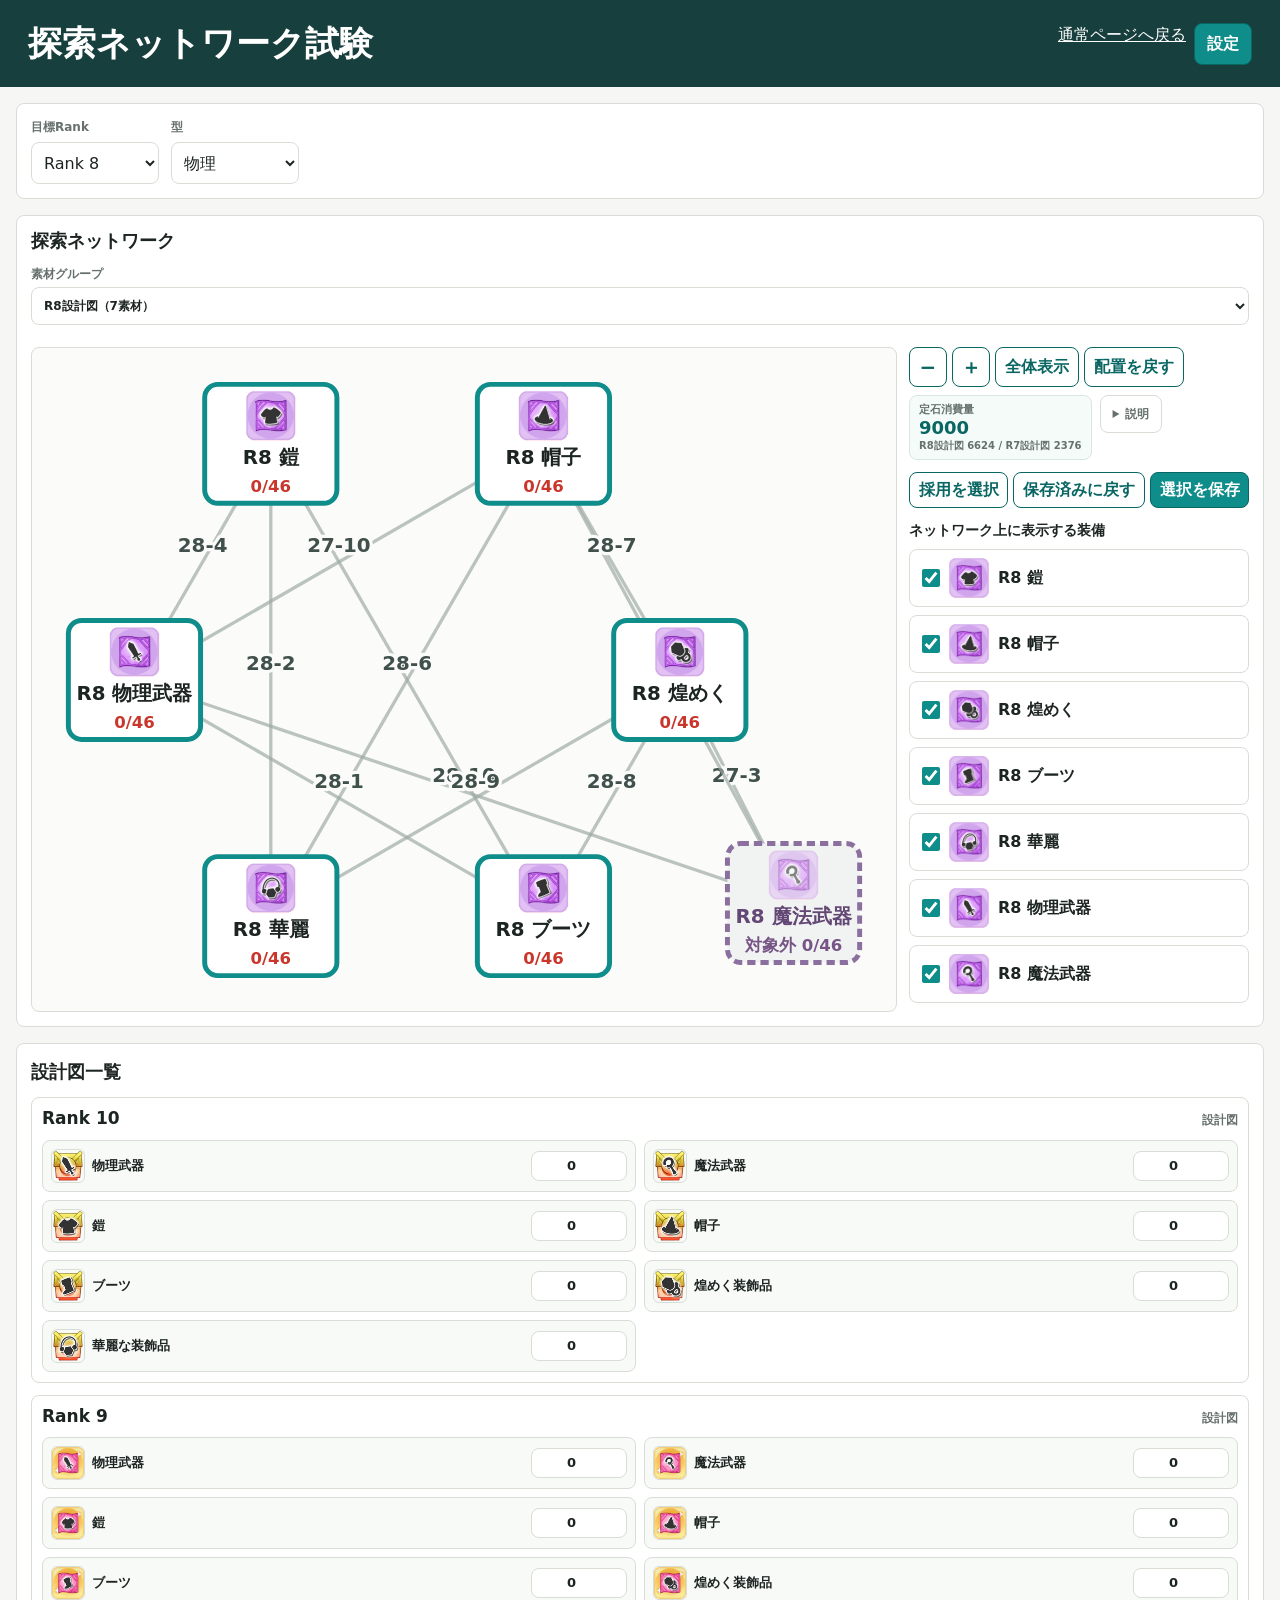
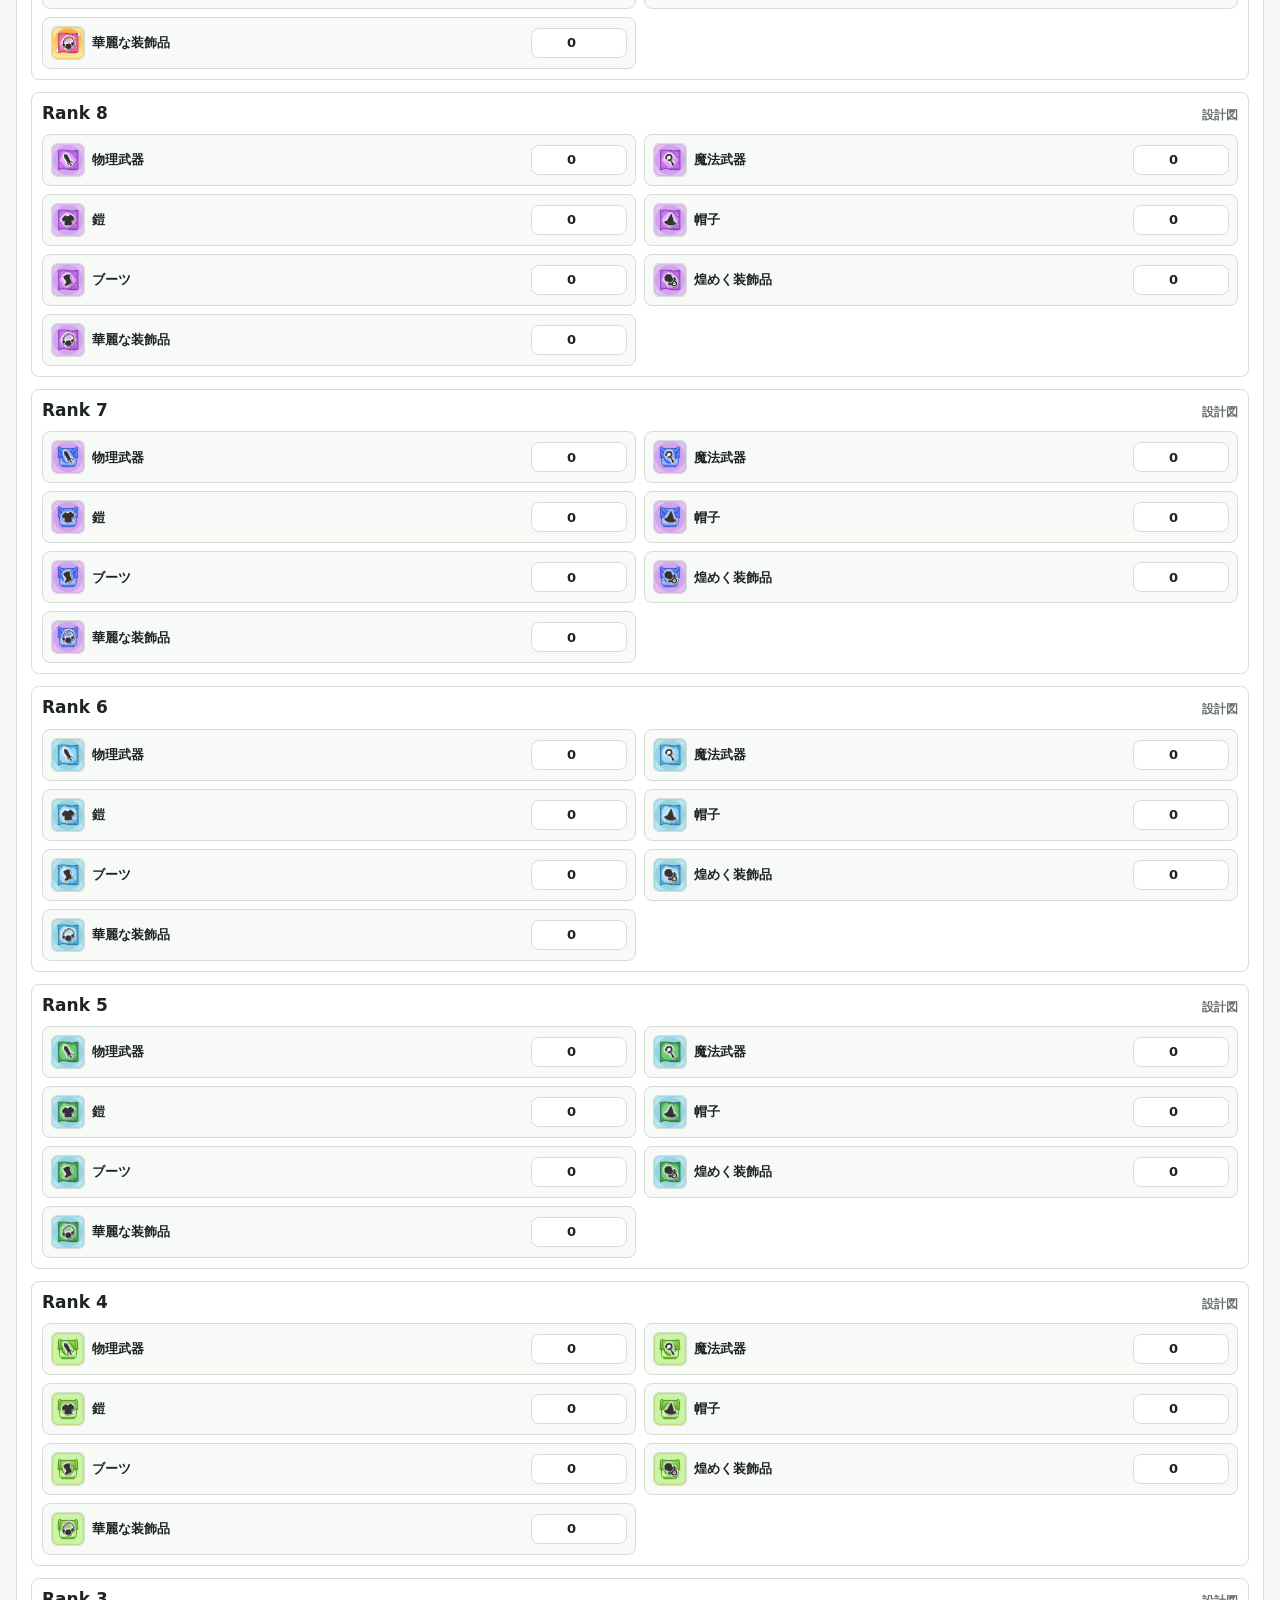
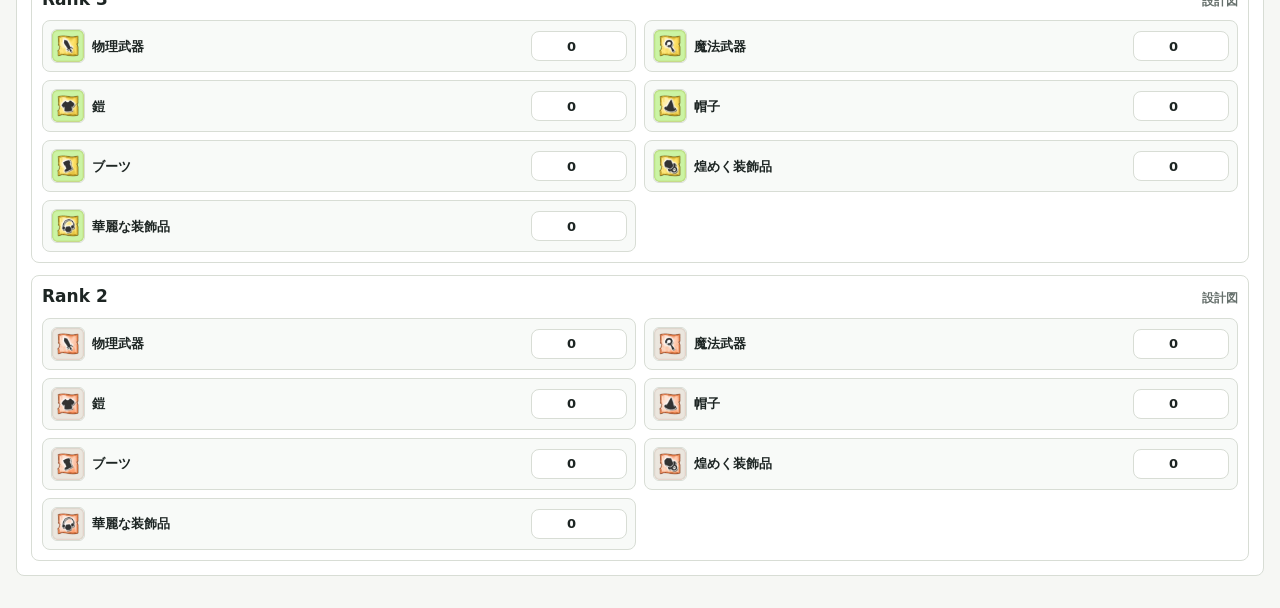
==== network/index.html @ 35afa8aa "Add dedicated network trial page while preserving existing interface" ====
<!doctype html>
<html lang="ja">
<head>
  <meta charset="utf-8">
  <meta name="viewport" content="width=device-width, initial-scale=1">
  <meta name="robots" content="noindex, nofollow">
  <base href="../">
  <title>探索ネットワーク試験 | トリッカル装備周回メモ</title>
  <link rel="stylesheet" href="./styles.css">
  <link rel="stylesheet" href="./network/page.css">
</head>
<body class="network-trial-page">
  <header class="app-header">
    <div>
      <h1>探索ネットワーク試験</h1>
    </div>
    <div class="header-actions">
      <a href="./">通常ページへ戻る</a>
      <button id="settingsButton" type="button">設定</button>
    </div>
  </header>

  <dialog class="settings-dialog" id="settingsDialog">
    <form method="dialog" class="settings-panel">
      <div class="settings-head">
        <h2>設定</h2>
        <button id="settingsCloseButton" type="submit" class="ghost-button">閉じる</button>
      </div>
      <div class="settings-list">
        <div class="field">
          <label for="inputModeSelect">数値入力方式</label>
          <select id="inputModeSelect">
            <option value="direct">直接入力</option>
            <option value="roll">ロール選択</option>
          </select>
        </div>
        <div class="field">
          <label for="autoCalculateSelect">自動計算</label>
          <select id="autoCalculateSelect">
            <option value="on">オン</option>
            <option value="off">オフ</option>
          </select>
        </div>
        <div class="field">
          <label for="networkPlacementSelect">探索ネットワーク表示</label>
          <select id="networkPlacementSelect">
            <option value="summary">サマリータブ</option>
            <option value="standalone">独立表示</option>
          </select>
        </div>
        <button id="exportButton" type="button">エクスポート</button>
        <label class="file-button">
          インポート
          <input id="importInput" type="file" accept="application/json">
        </label>
      </div>
    </form>
  </dialog>

  <main class="layout">
    <section class="band controls-band">
      <div class="field">
        <label for="rankSelect">目標Rank</label>
        <select id="rankSelect"></select>
      </div>
      <div class="field">
        <label for="buildSelect">型</label>
        <select id="buildSelect">
          <option value="physical">物理</option>
          <option value="magic">魔法</option>
        </select>
      </div>
      <button id="consumeEquipmentButton" type="button" class="ghost-button">全装備を装着して消費</button>
    </section>

    <section id="standaloneNetworkDock" class="network-standalone-dock"></section>

    <section class="planner-grid">
      <div class="equipment-panel">
        <h2>設計図一覧</h2>
        <div class="equipment-tabs" role="tablist" aria-label="装備入力表示">
          <button type="button" class="equipment-tab is-active" data-equipment-tab="slots">スロット入力</button>
          <button type="button" class="equipment-tab" data-equipment-tab="inventory">設計図一覧</button>
        </div>
        <div id="equipmentSlotsPanel" class="equipment-tab-panel">
          <div class="equipment-grid" id="equipmentGrid"></div>
        </div>
        <div id="materialInventoryPanel" class="equipment-tab-panel is-hidden">
          <div class="material-inventory" id="materialInventory"></div>
        </div>
      </div>

      <div class="summary-panel">
        <div class="summary-head">
          <h2>サマリー</h2>
          <div class="summary-actions">
            <button id="calculateButton" type="button" class="ghost-button" hidden>計算</button>
          </div>
        </div>
        <div id="tomeSummary" class="tome-summary"></div>
        <div class="summary-tabs" role="tablist" aria-label="サマリー表示">
          <button type="button" class="summary-tab is-active" data-summary-tab="recommendations">おすすめ周回</button>
          <button type="button" class="summary-tab" data-summary-tab="shortages">不足まとめ</button>
          <button type="button" class="summary-tab" data-summary-tab="network">探索ネットワーク</button>
        </div>
        <div id="recommendationsPanel" class="summary-tab-panel">
          <div id="recommendations" class="recommendations"></div>
        </div>
        <div id="shortagesPanel" class="summary-tab-panel is-hidden">
          <div id="shortageSummary" class="shortage-summary"></div>
        </div>
        <div id="networkPanel" class="summary-tab-panel network-panel is-hidden">
          <div class="network-panel-content">
            <div class="network-panel-head">
              <div>
                <h3>探索ネットワーク</h3>
              </div>
            </div>
            <div class="network-toolbar">
              <label>
                <span>素材グループ</span>
                <select id="networkGroupSelect"></select>
              </label>
            </div>
            <div class="network-workspace">
              <div id="networkGraph" class="network-graph"></div>
              <div class="network-side-tools">
                <div class="network-view-actions" aria-label="ネットワーク表示操作">
                  <button id="networkZoomOutButton" type="button" class="ghost-button" aria-label="縮小" title="縮小">−</button>
                  <button id="networkZoomInButton" type="button" class="ghost-button" aria-label="拡大" title="拡大">＋</button>
                  <button id="networkResetViewButton" type="button" class="ghost-button">全体表示</button>
                  <button id="networkResetLayoutButton" type="button" class="ghost-button">配置を戻す</button>
                </div>
                <div class="network-info-strip">
                  <div id="networkStoneSummary" class="network-stone-summary" aria-live="polite"></div>
                  <details class="network-legend">
                    <summary>説明</summary>
                    <div class="network-legend-body" aria-label="ネットワーク凡例">
                      <span><i class="legend-node is-primary"></i>対象素材</span>
                      <span><i class="legend-node"></i>関連素材</span>
                      <span><i class="legend-node is-off-build"></i>現在の型では対象外</span>
                      <span><i class="legend-line is-selected"></i>採用</span>
                      <span><i class="legend-line is-manual"></i>手動選択</span>
                      <span><i class="legend-line"></i>候補</span>
                      <span><i class="legend-line is-double"></i>同素材2枠</span>
                    </div>
                  </details>
                </div>
              </div>
              <div class="network-selection-actions" aria-label="手動選択操作">
                <button id="networkUseAdoptedButton" type="button" class="ghost-button">採用を選択</button>
                <button id="networkRestoreSelectionButton" type="button" class="ghost-button">保存済みに戻す</button>
                <button id="networkSaveSelectionButton" type="button">選択を保存</button>
              </div>
              <section class="network-materials-panel" aria-label="ネットワーク上に表示する装備">
                <h4>ネットワーク上に表示する装備</h4>
                <div id="networkMaterialsList" class="network-material-options"></div>
              </section>
            </div>
            <div id="networkMaterialEditor" class="network-material-editor" hidden>
              <div class="network-material-editor-head">
                <img id="networkMaterialEditorImage" src="" alt="">
                <div>
                  <strong id="networkMaterialEditorTitle"></strong>
                  <span id="networkMaterialEditorCurrent"></span>
                </div>
              </div>
              <label>
                <span>所持数</span>
                <span id="networkMaterialEditorControl"></span>
              </label>
              <div class="network-material-editor-actions">
                <button id="networkMaterialEditorCancel" type="button" class="ghost-button">キャンセル</button>
                <button id="networkMaterialEditorMax" type="button" class="ghost-button">Max</button>
              </div>
            </div>
          </div>
        </div>
      </div>
    </section>
  </main>

  <script src="./data/equipment-data.js"></script>
  <script src="./app.js"></script>
  <script src="./network/page.js"></script>
</body>
</html>
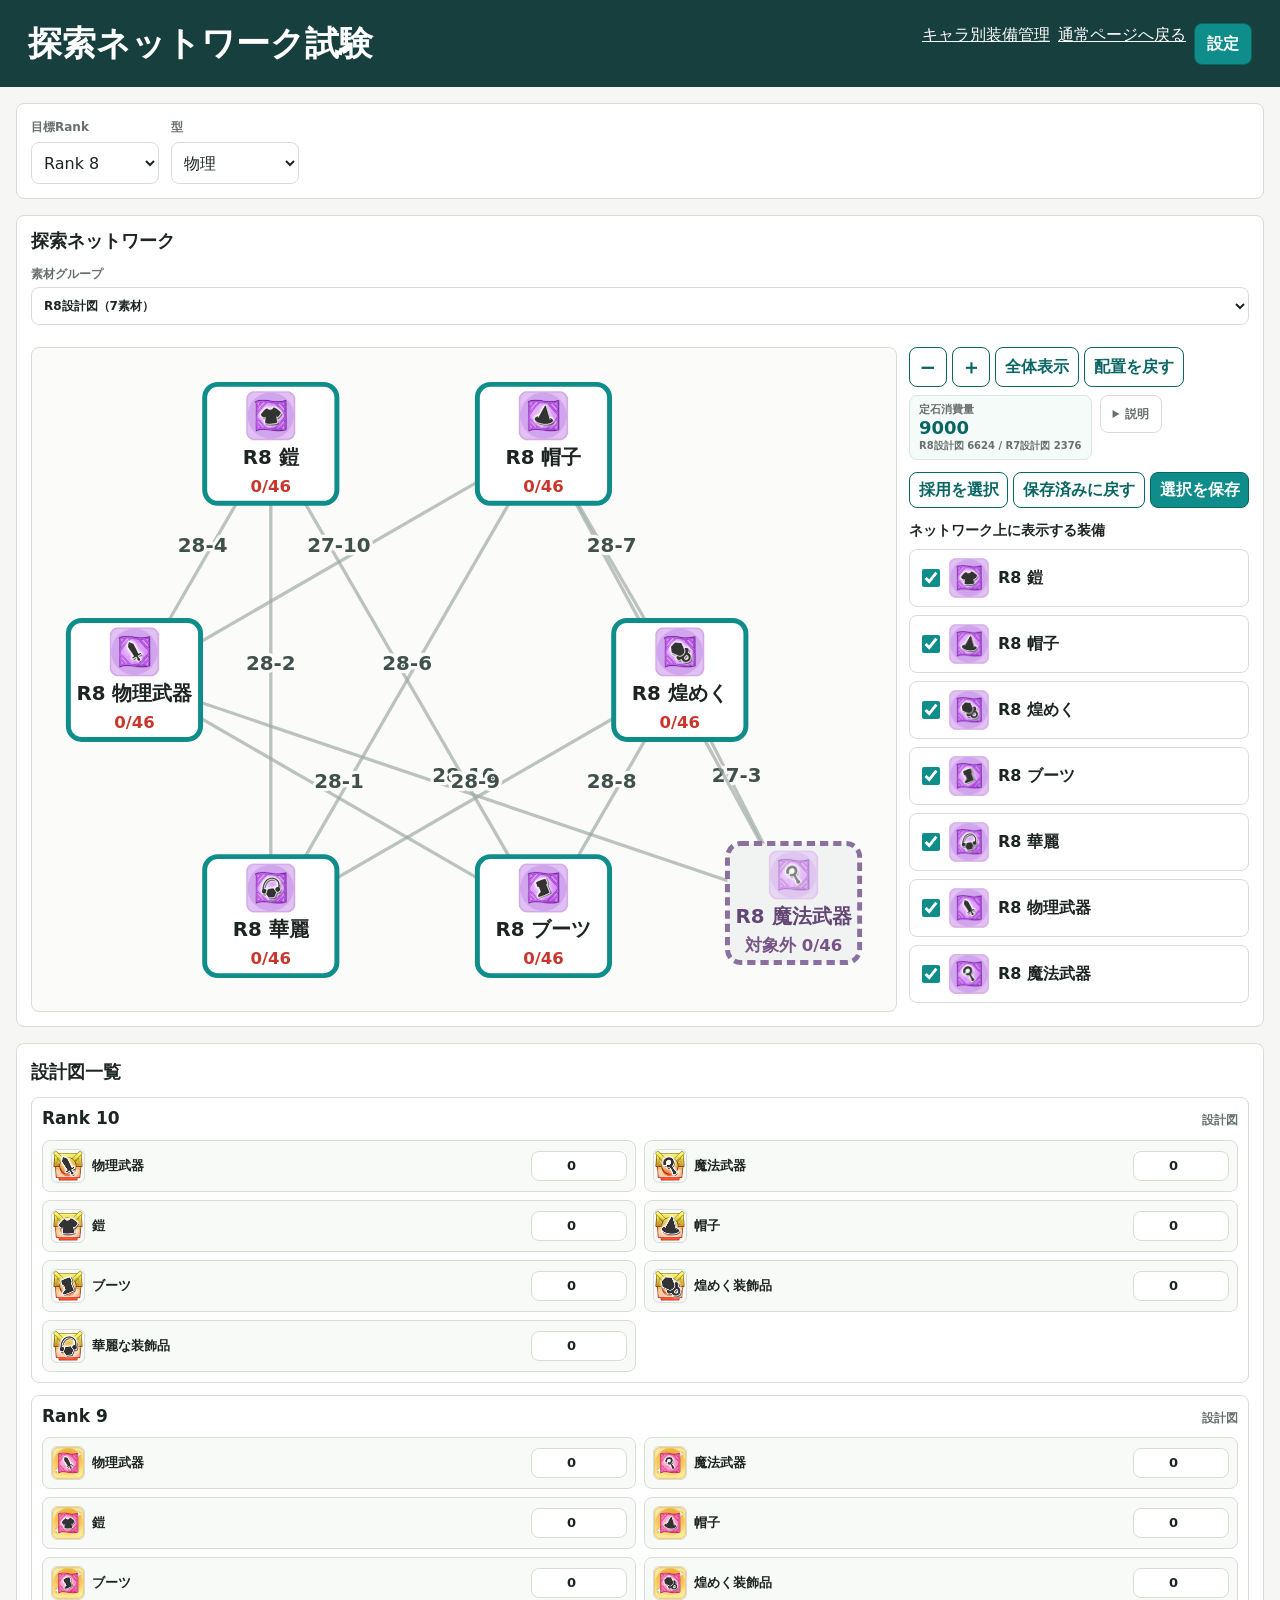
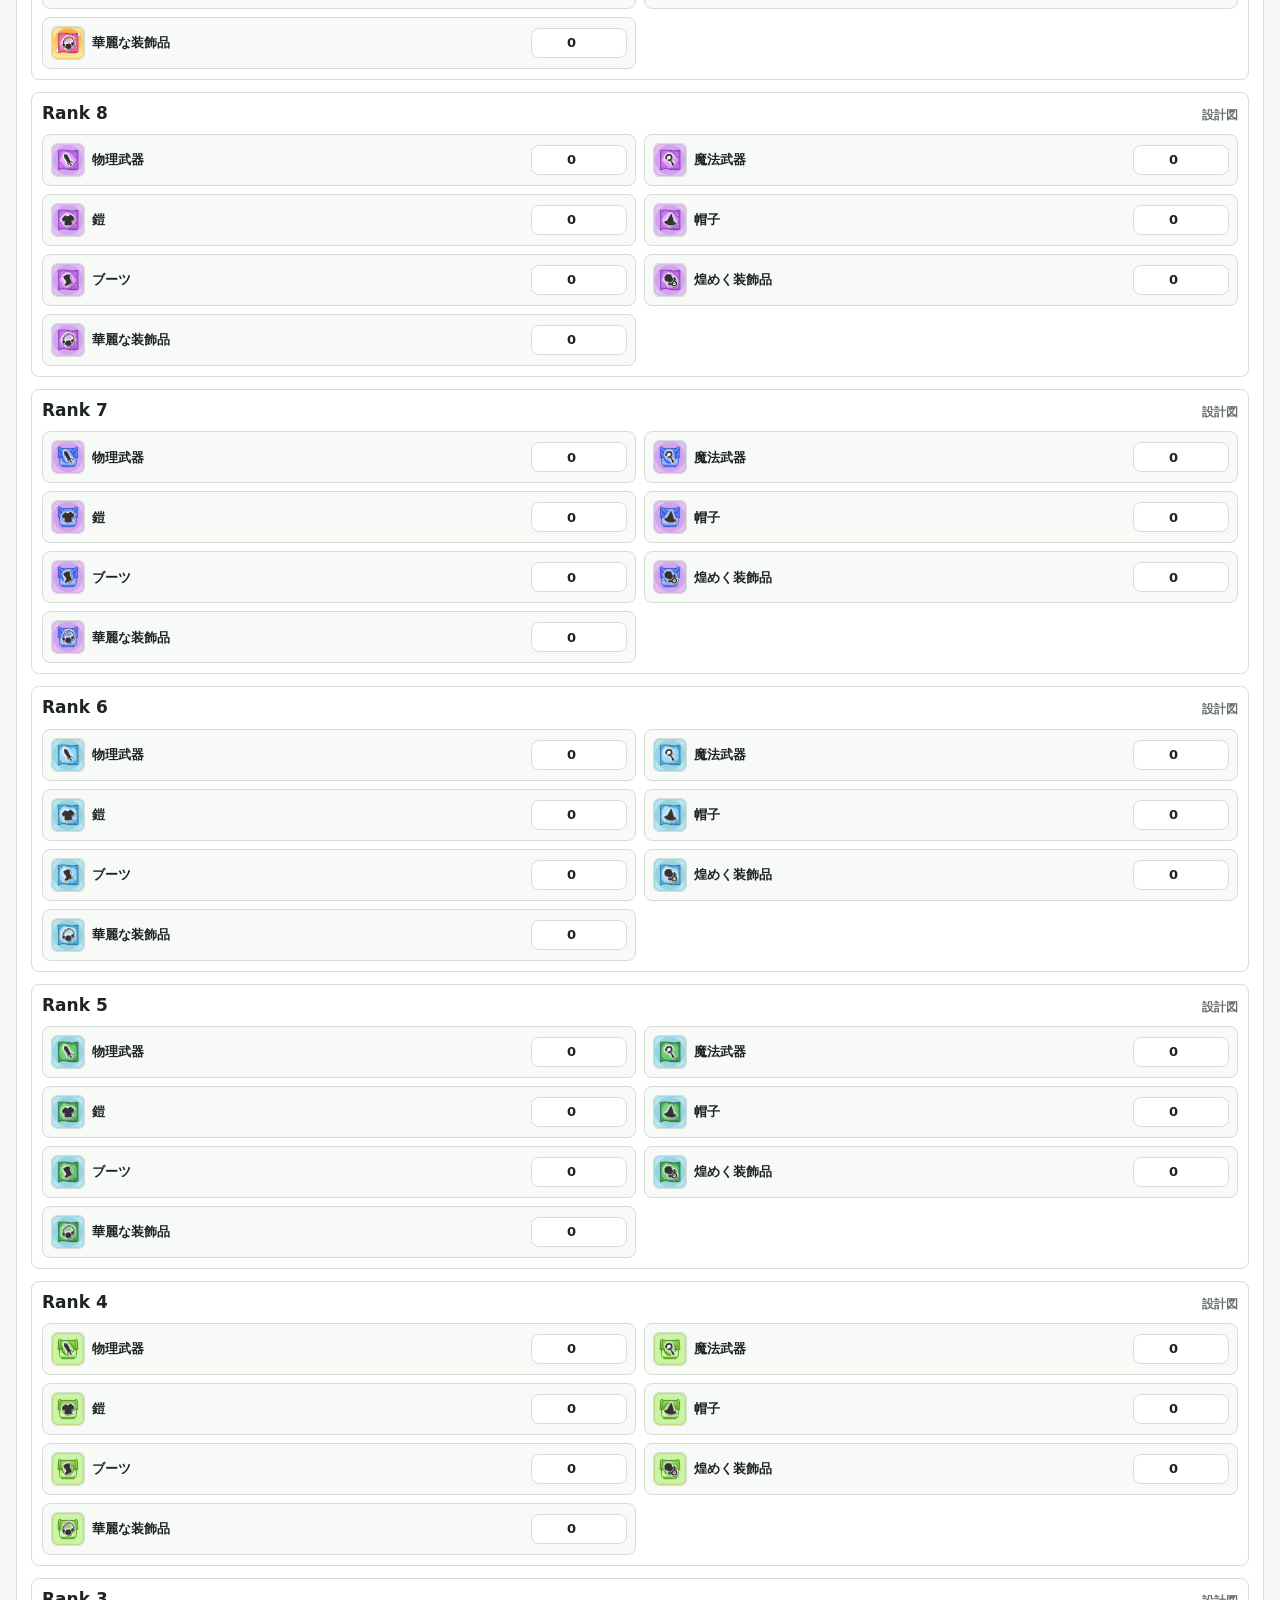
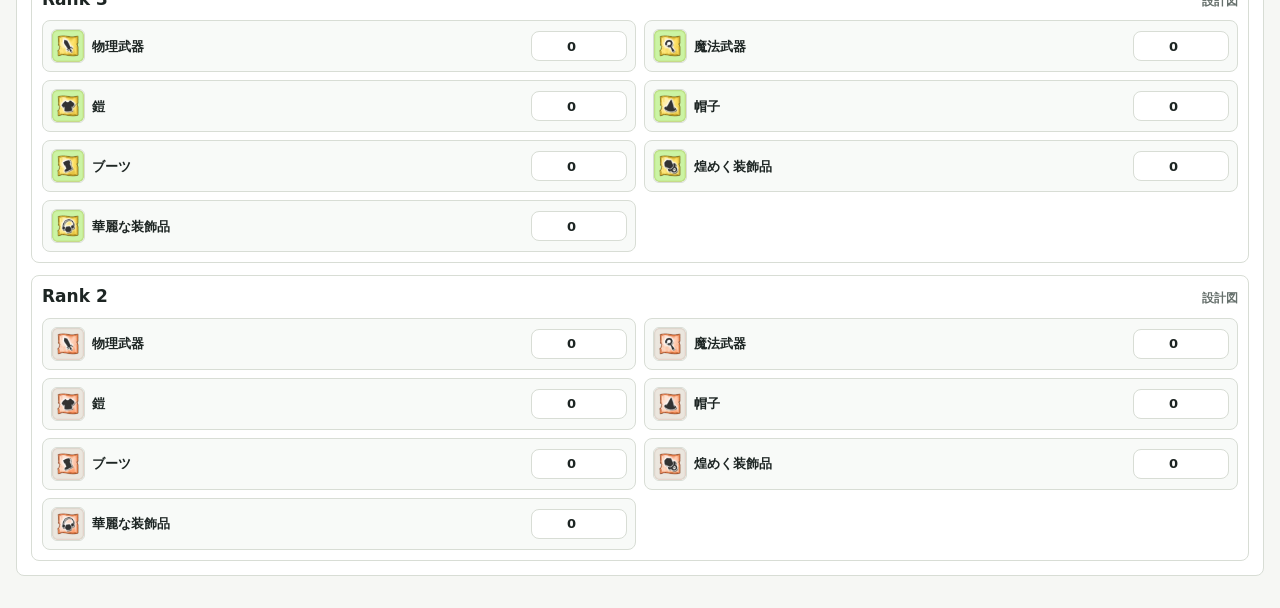
==== commit fb69d39c: "Add all-character equipment database and trial character rank manager" ====
--- a/network/index.html
+++ b/network/index.html
@@ -15,6 +15,7 @@
       <h1>探索ネットワーク試験</h1>
     </div>
     <div class="header-actions">
+      <a href="./network/characters/">キャラ別装備管理</a>
       <a href="./">通常ページへ戻る</a>
       <button id="settingsButton" type="button">設定</button>
     </div>
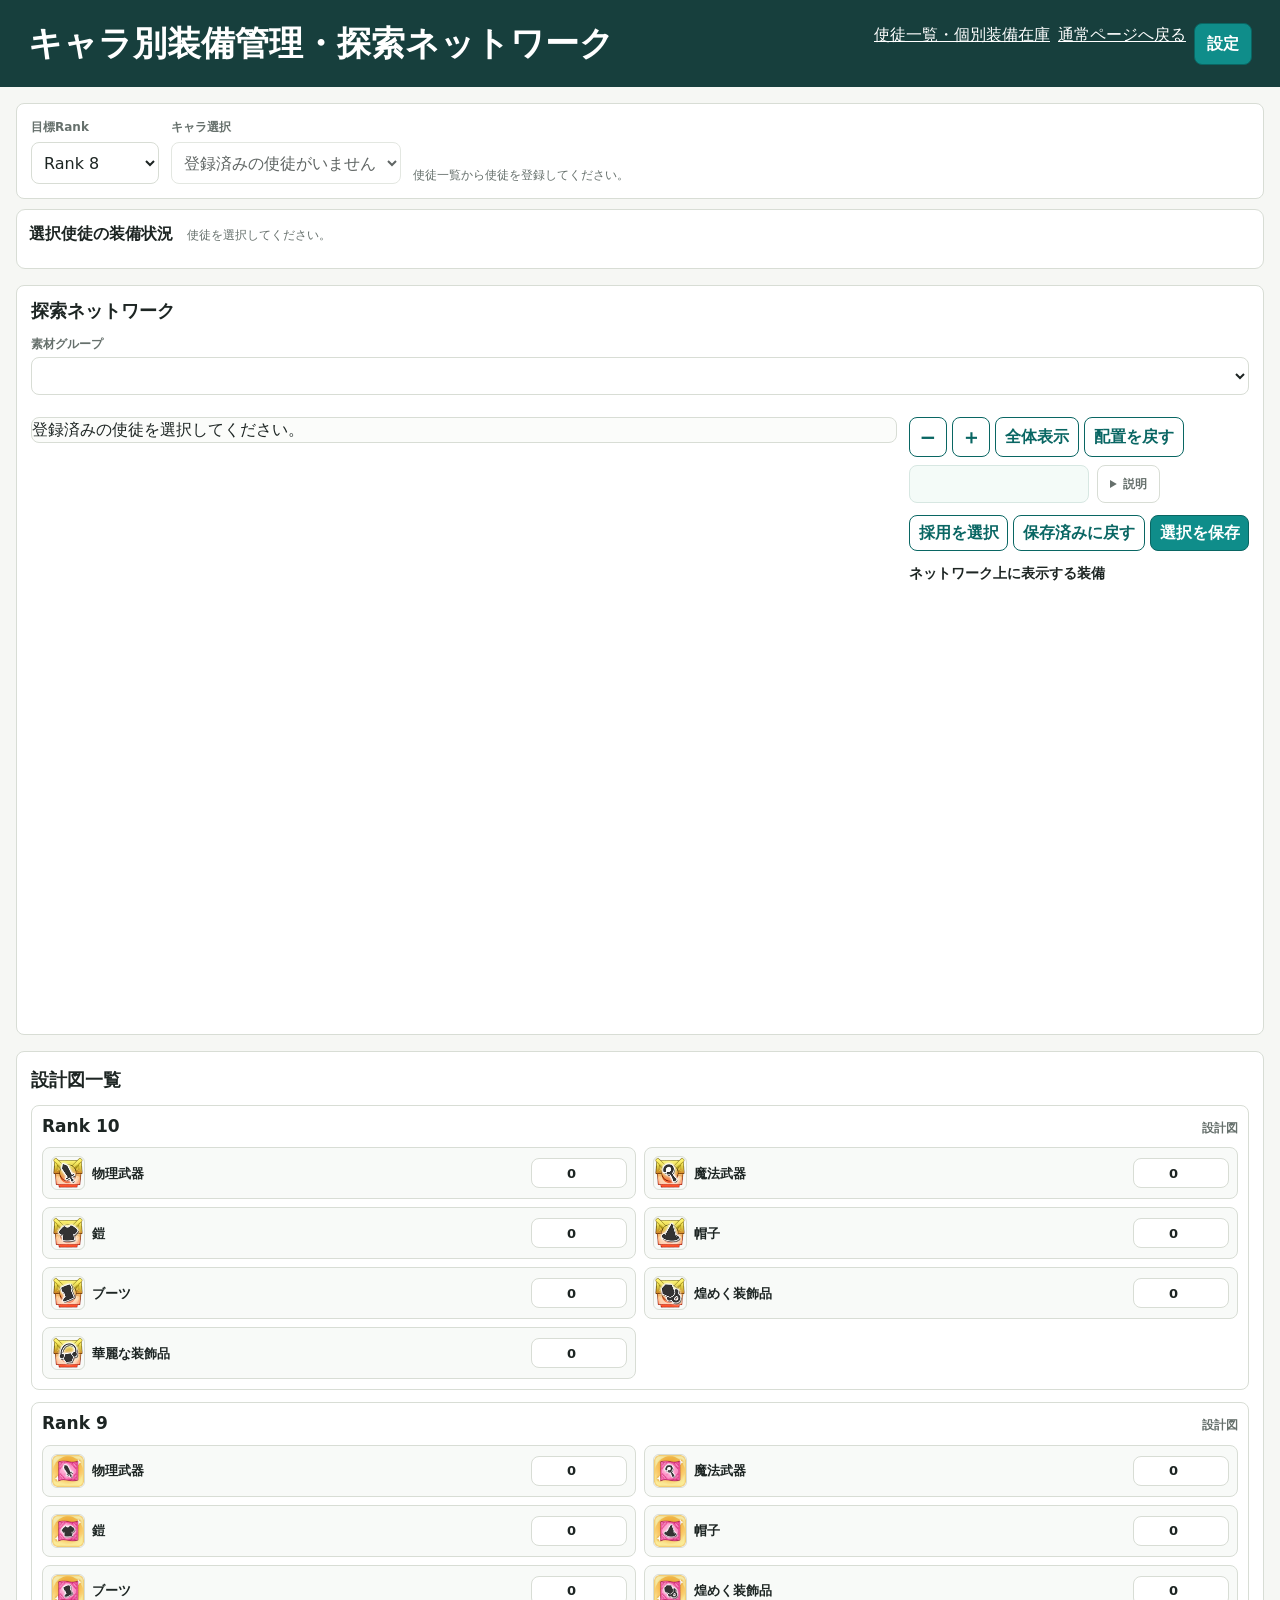
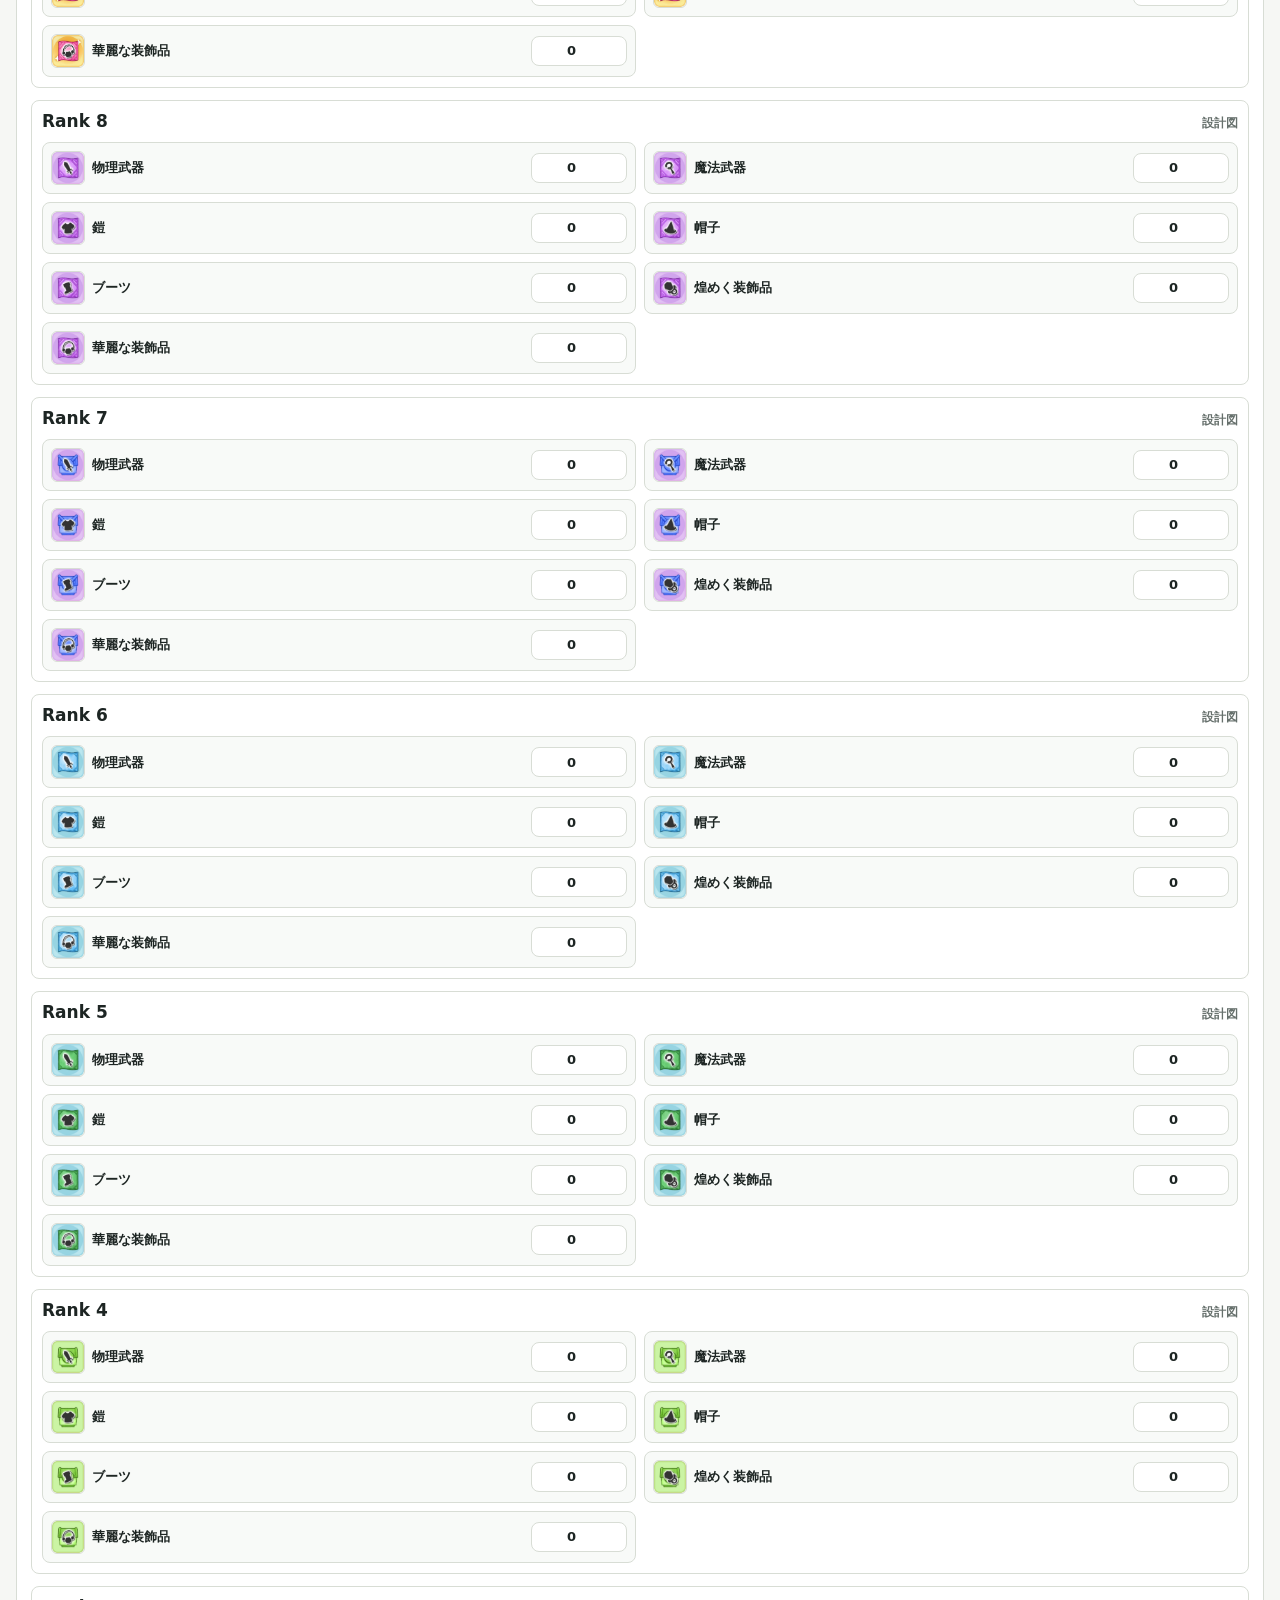
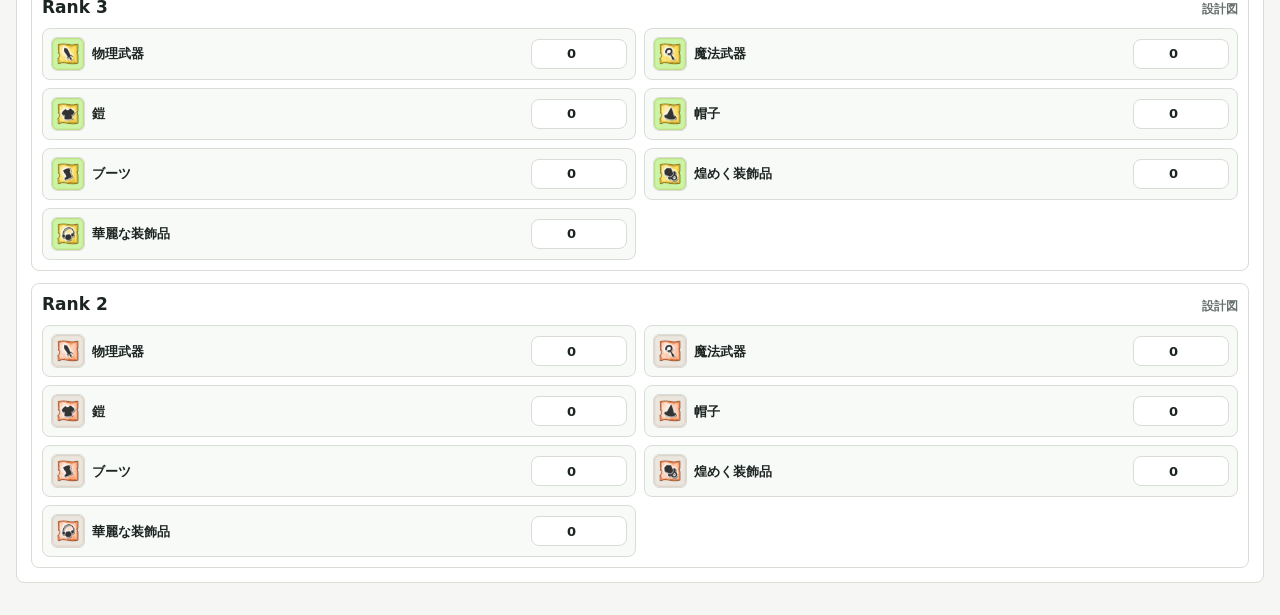
==== commit c21384f6: "Connect character equipment and stock to isolated exploration network" ====
--- a/network/index.html
+++ b/network/index.html
@@ -5,17 +5,17 @@
   <meta name="viewport" content="width=device-width, initial-scale=1">
   <meta name="robots" content="noindex, nofollow">
   <base href="../">
-  <title>探索ネットワーク試験 | トリッカル装備周回メモ</title>
+  <title>キャラ別装備管理・探索ネットワーク | トリッカル装備周回メモ</title>
   <link rel="stylesheet" href="./styles.css">
   <link rel="stylesheet" href="./network/page.css">
 </head>
 <body class="network-trial-page">
   <header class="app-header">
     <div>
-      <h1>探索ネットワーク試験</h1>
+      <h1>キャラ別装備管理・探索ネットワーク</h1>
     </div>
     <div class="header-actions">
-      <a href="./network/characters/">キャラ別装備管理</a>
+      <a href="./network/characters/">使徒一覧・個別装備在庫</a>
       <a href="./">通常ページへ戻る</a>
       <button id="settingsButton" type="button">設定</button>
     </div>
@@ -65,13 +65,21 @@
         <select id="rankSelect"></select>
       </div>
       <div class="field">
-        <label for="buildSelect">型</label>
-        <select id="buildSelect">
-          <option value="physical">物理</option>
-          <option value="magic">魔法</option>
+        <label for="characterSelect">キャラ選択</label>
+        <select id="characterSelect" disabled>
+          <option value="">読み込み中</option>
         </select>
       </div>
+      <span id="characterDataStatus" class="network-character-data-status" role="status"></span>
       <button id="consumeEquipmentButton" type="button" class="ghost-button">全装備を装着して消費</button>
+    </section>
+
+    <section class="network-character-section" aria-label="選択使徒の装備">
+      <div class="network-character-section-heading">
+        <h2>選択使徒の装備状況</h2>
+        <span id="networkCharacterEquipmentSummary"></span>
+      </div>
+      <div id="networkCharacterEquipment" class="network-character-equipment"></div>
     </section>
 
     <section id="standaloneNetworkDock" class="network-standalone-dock"></section>
@@ -139,7 +147,7 @@
                     <div class="network-legend-body" aria-label="ネットワーク凡例">
                       <span><i class="legend-node is-primary"></i>対象素材</span>
                       <span><i class="legend-node"></i>関連素材</span>
-                      <span><i class="legend-node is-off-build"></i>現在の型では対象外</span>
+                      <span><i class="legend-node is-off-build"></i>選択使徒の攻撃タイプでは対象外</span>
                       <span><i class="legend-line is-selected"></i>採用</span>
                       <span><i class="legend-line is-manual"></i>手動選択</span>
                       <span><i class="legend-line"></i>候補</span>
@@ -170,6 +178,7 @@
                 <span>所持数</span>
                 <span id="networkMaterialEditorControl"></span>
               </label>
+              <section id="networkCharacterGearEditor" class="network-character-node-editor" hidden></section>
               <div class="network-material-editor-actions">
                 <button id="networkMaterialEditorCancel" type="button" class="ghost-button">キャンセル</button>
                 <button id="networkMaterialEditorMax" type="button" class="ghost-button">Max</button>
@@ -182,7 +191,7 @@
   </main>
 
   <script src="./data/equipment-data.js"></script>
-  <script src="./app.js"></script>
+  <script src="./network/app.js"></script>
   <script src="./network/page.js"></script>
 </body>
 </html>
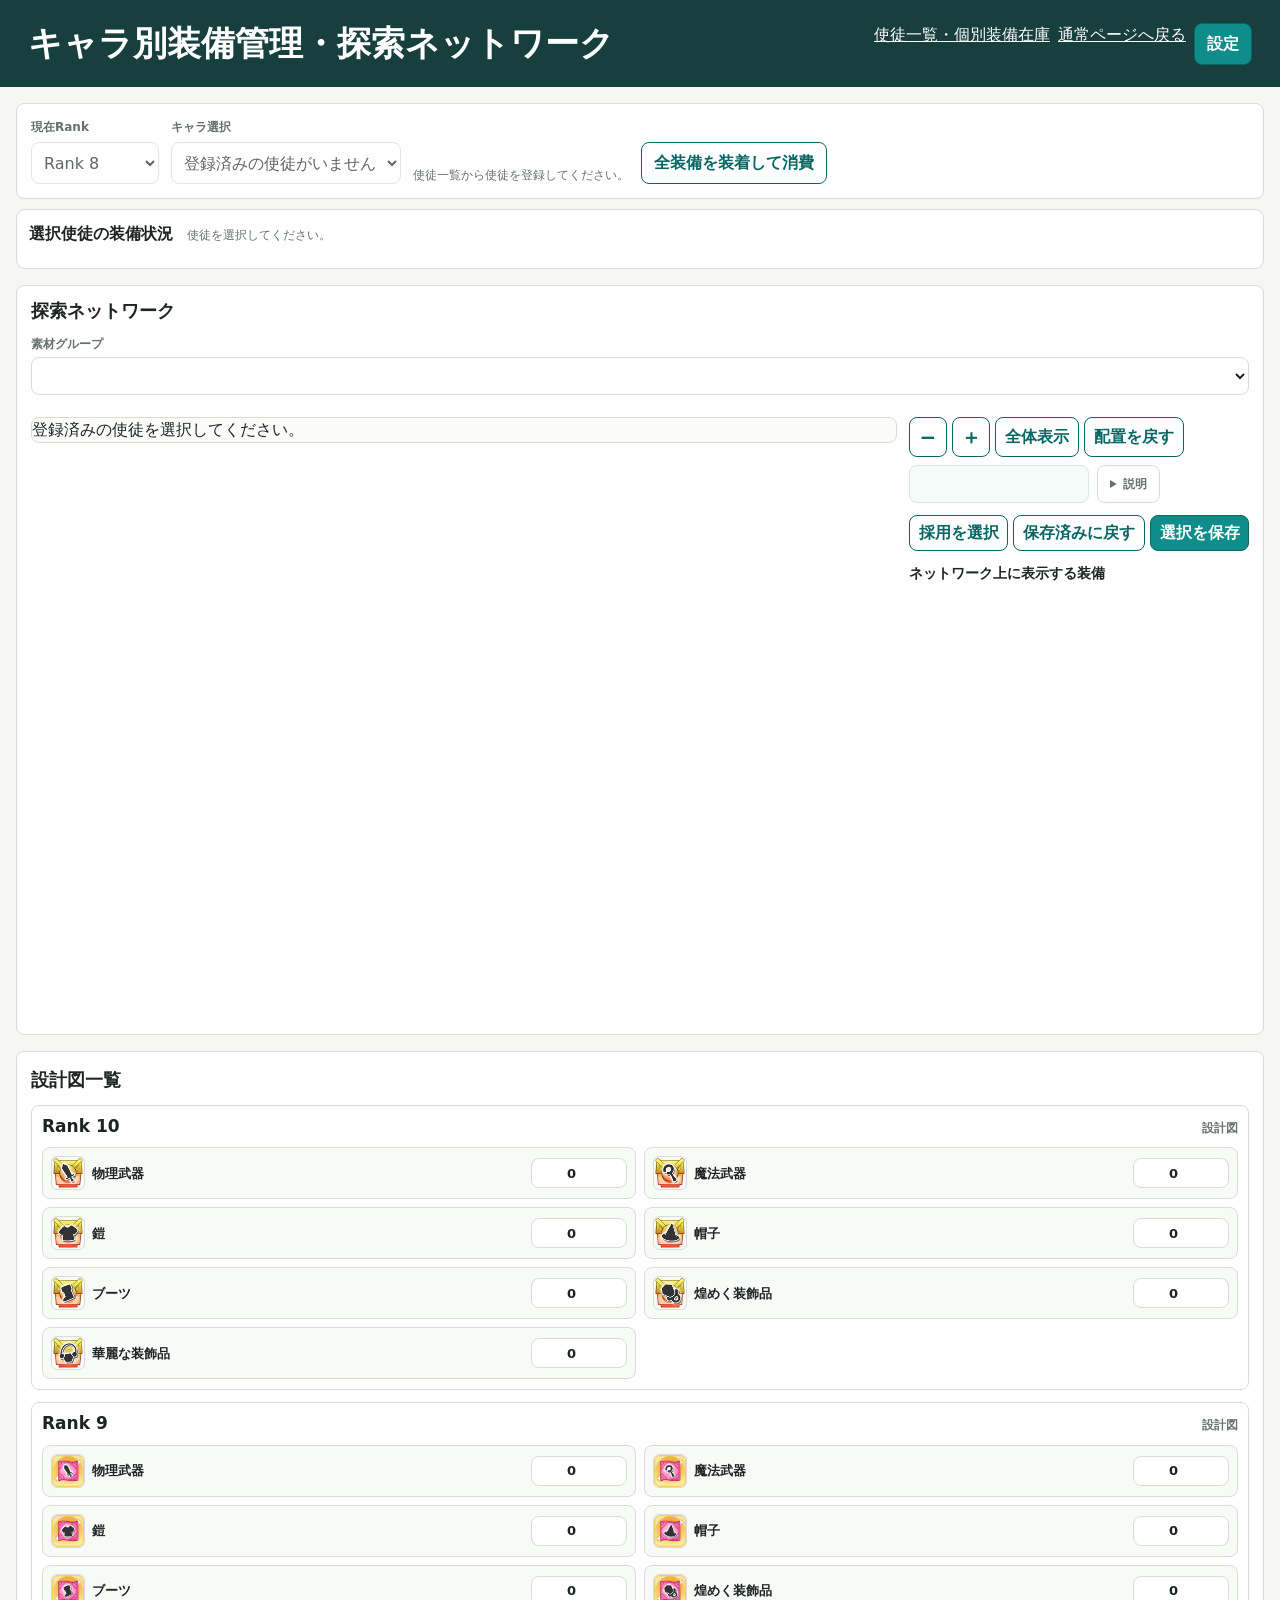
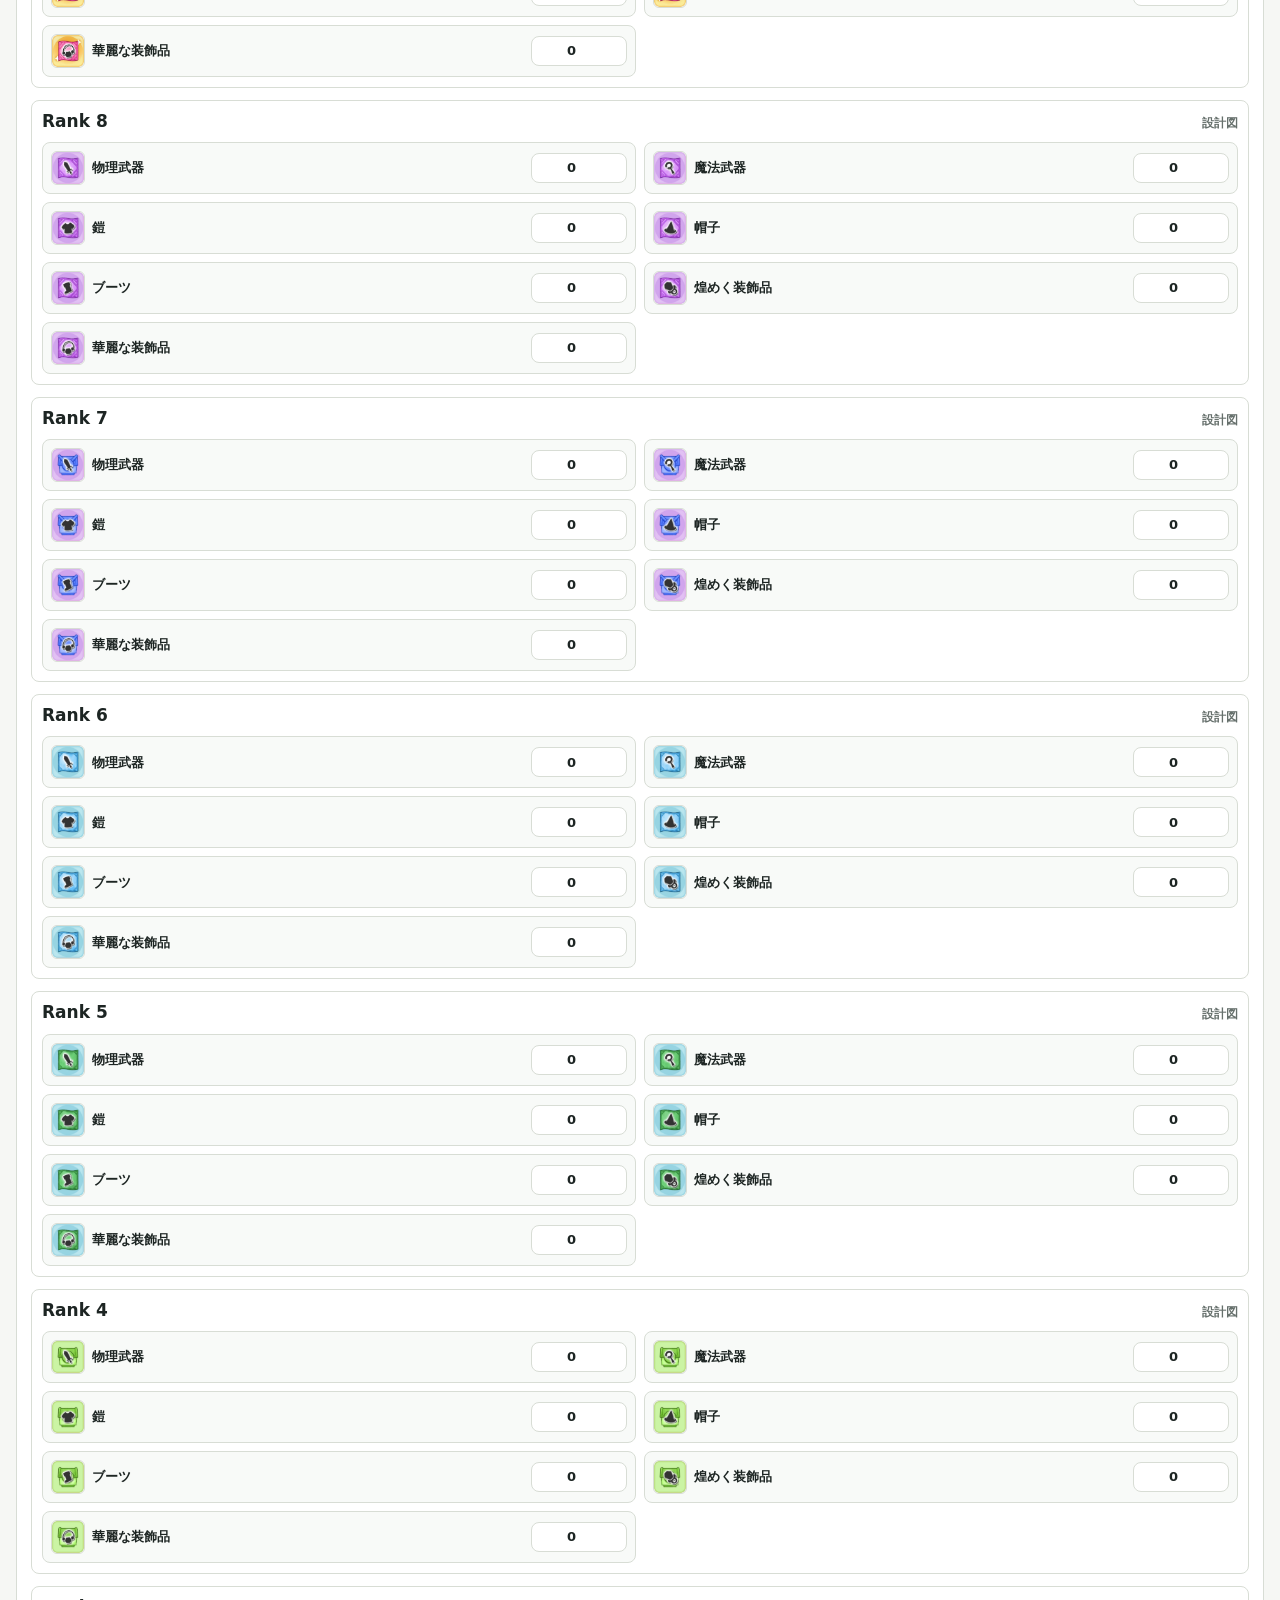
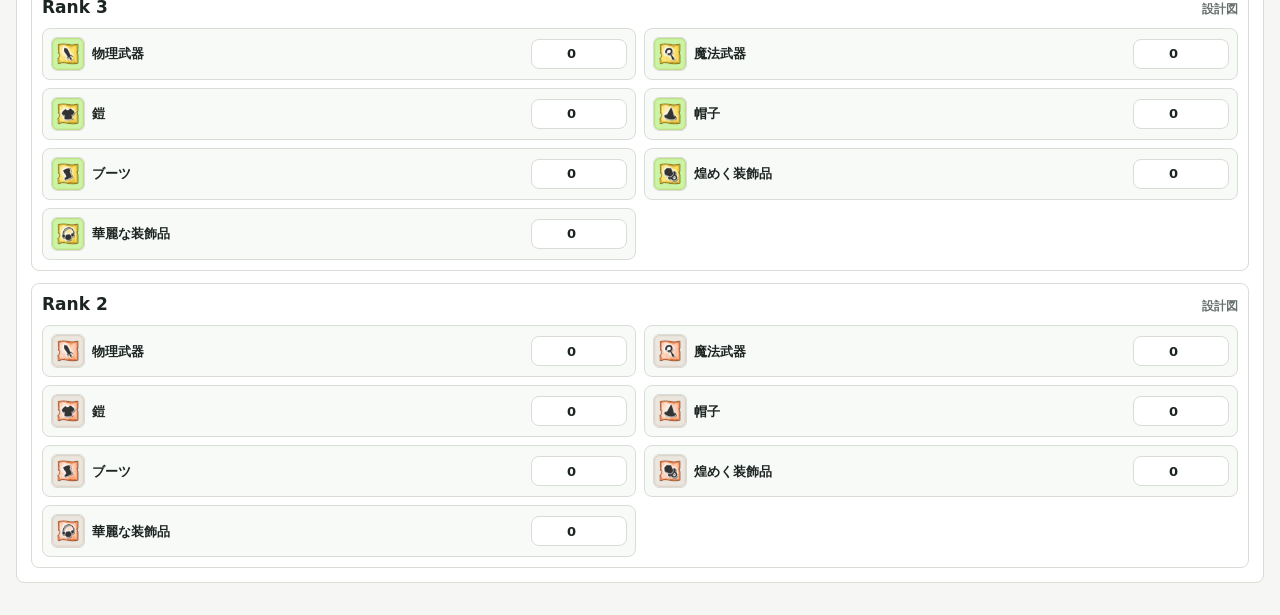
==== commit b9a8b861: "Consume character gear and materials together, synchronize ranks, remove roster rank-up button" ====
--- a/network/index.html
+++ b/network/index.html
@@ -61,8 +61,8 @@
   <main class="layout">
     <section class="band controls-band">
       <div class="field">
-        <label for="rankSelect">目標Rank</label>
-        <select id="rankSelect"></select>
+        <label for="rankSelect">現在Rank</label>
+        <select id="rankSelect" disabled></select>
       </div>
       <div class="field">
         <label for="characterSelect">キャラ選択</label>
@@ -71,7 +71,7 @@
         </select>
       </div>
       <span id="characterDataStatus" class="network-character-data-status" role="status"></span>
-      <button id="consumeEquipmentButton" type="button" class="ghost-button">全装備を装着して消費</button>
+      <button id="consumeEquipmentButton" type="button" class="ghost-button" disabled>全装備を装着して消費</button>
     </section>
 
     <section class="network-character-section" aria-label="選択使徒の装備">
@@ -178,7 +178,6 @@
                 <span>所持数</span>
                 <span id="networkMaterialEditorControl"></span>
               </label>
-              <section id="networkCharacterGearEditor" class="network-character-node-editor" hidden></section>
               <div class="network-material-editor-actions">
                 <button id="networkMaterialEditorCancel" type="button" class="ghost-button">キャンセル</button>
                 <button id="networkMaterialEditorMax" type="button" class="ghost-button">Max</button>
